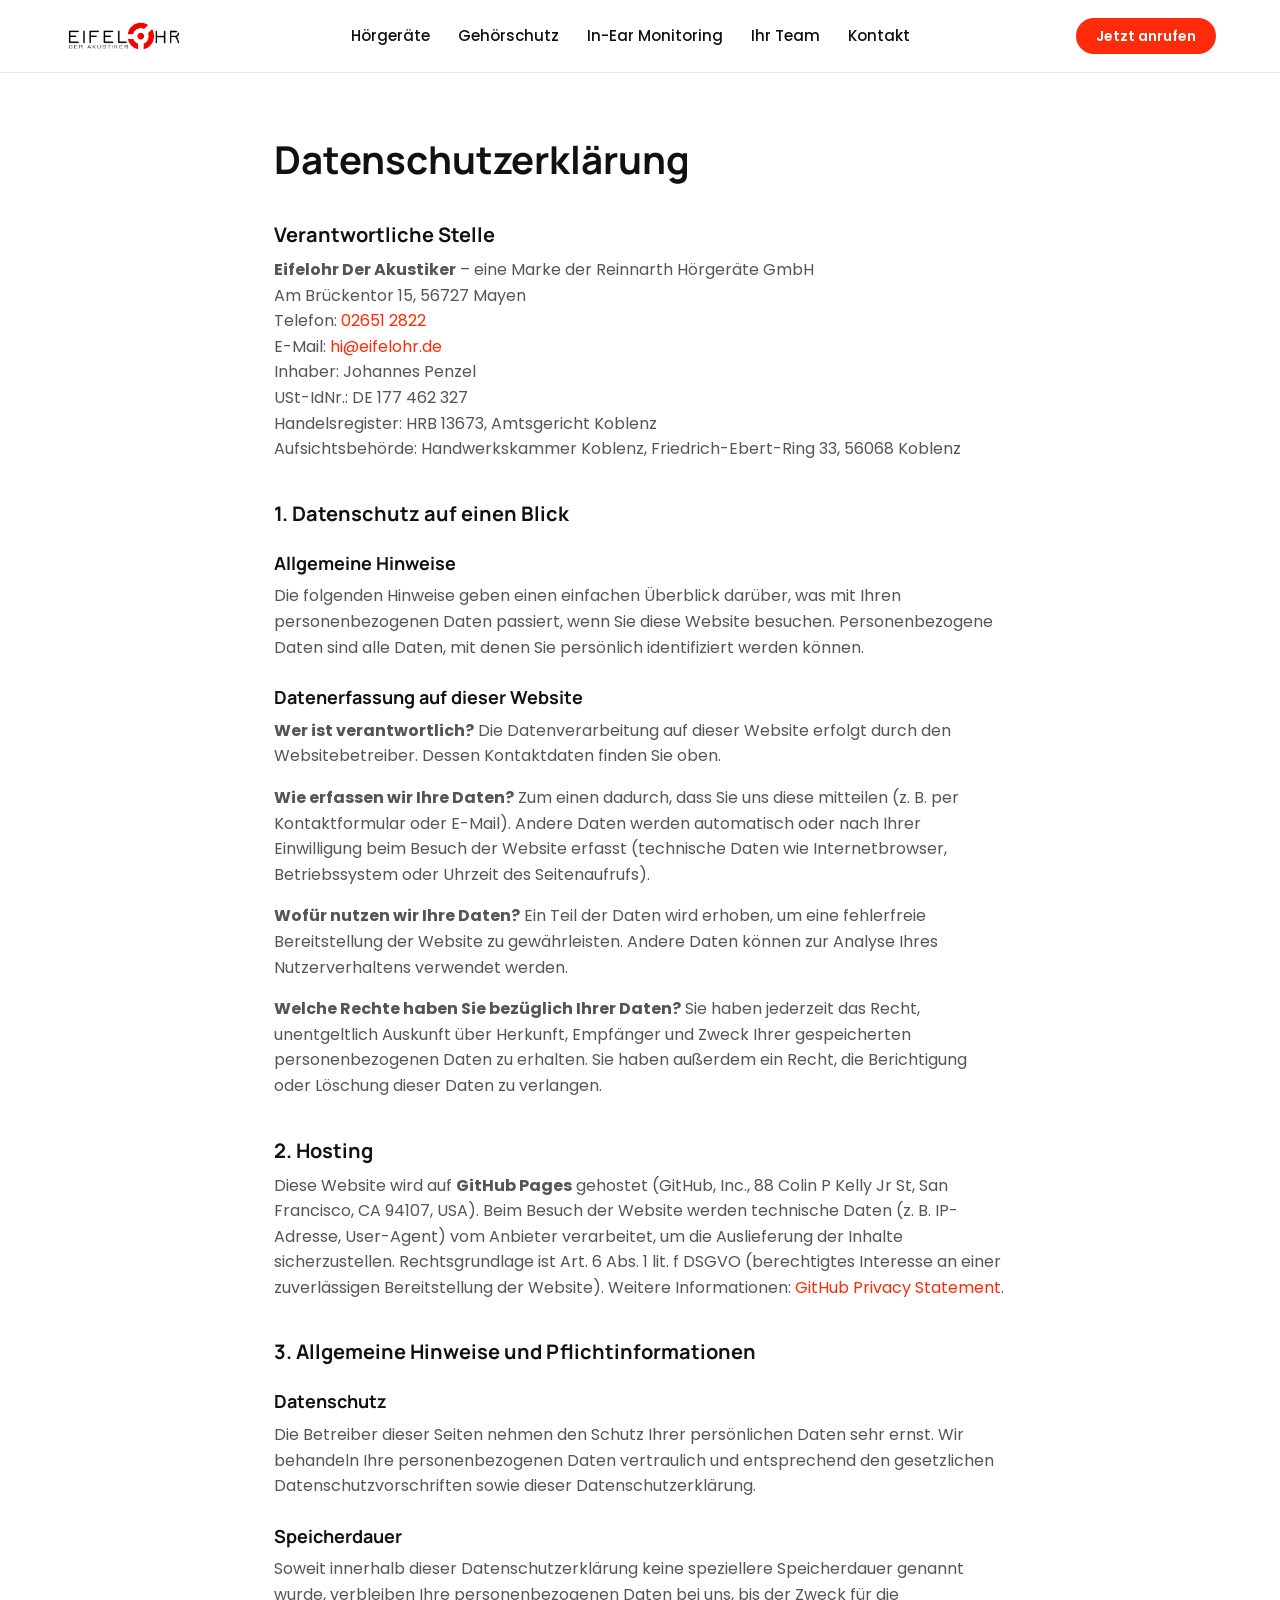
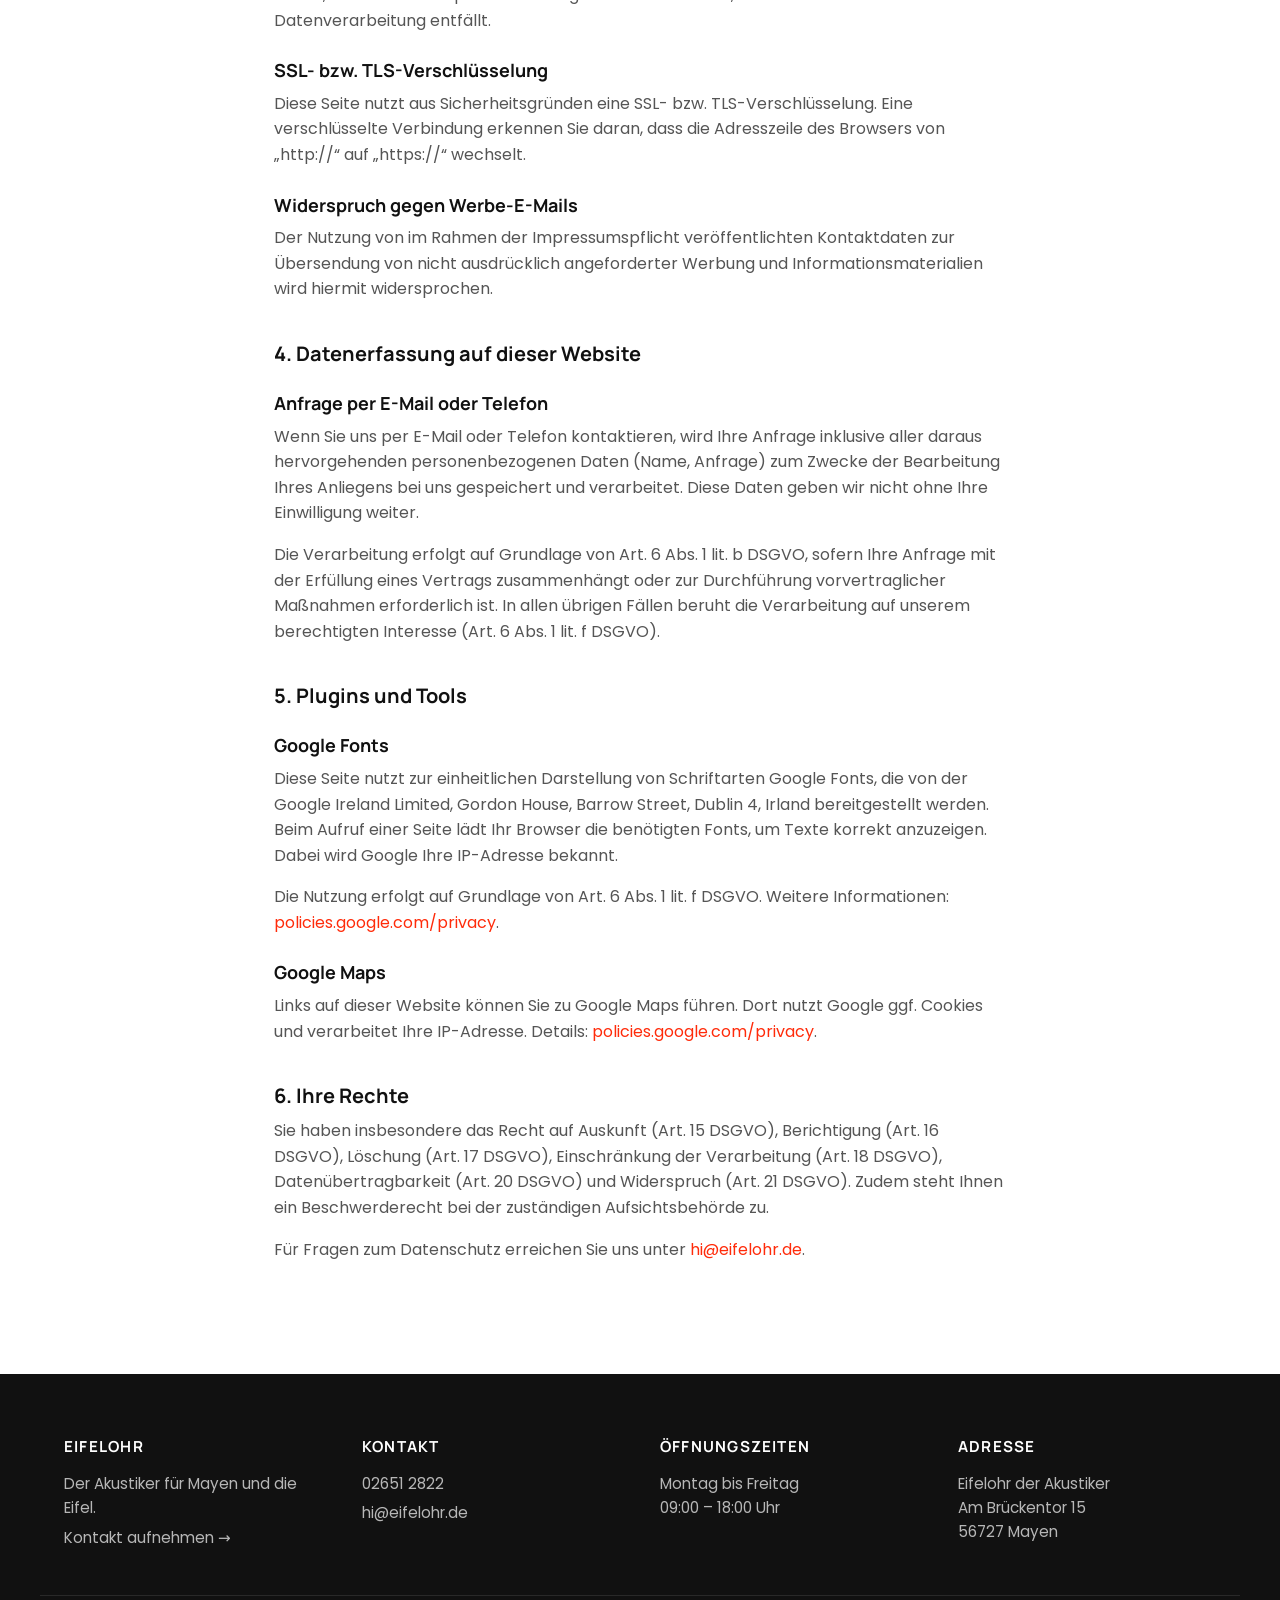
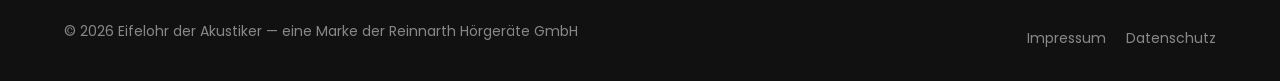
==== datenschutz.html @ 2695d0a3 "Add Unterseiten: Kostenübernahme, Kontakt, Impressum, Datenschutz Co-Authored-By: Claude Opus 4.7 (1" ====
<!DOCTYPE html>
<html lang="de">
<head>
<meta charset="UTF-8">
<meta name="viewport" content="width=device-width, initial-scale=1">
<title>Datenschutz — Eifelohr der Akustiker</title>
<meta name="description" content="Datenschutzerklärung des Eifelohr – Informationen zur Verarbeitung Ihrer personenbezogenen Daten.">
<meta name="robots" content="noindex">
<link rel="icon" href="images/favicon.ico" type="image/x-icon">
<link rel="preconnect" href="https://fonts.googleapis.com">
<link rel="preconnect" href="https://fonts.gstatic.com" crossorigin>
<link rel="stylesheet" href="https://fonts.googleapis.com/css2?family=Manrope:wght@500;700&family=Poppins:wght@400;500;600;700&display=swap">
<link rel="stylesheet" href="styles.css">
</head>
<body>

<header class="site-header">
  <div class="container header-inner">
    <a href="index.html" class="logo-link"><img src="images/logo.png" alt="Eifelohr der Akustiker" class="logo"></a>
    <nav class="nav" aria-label="Hauptnavigation">
      <a href="hoergeraete.html">Hörgeräte</a>
      <a href="gehoerschutz.html">Gehörschutz</a>
      <a href="in-ear-monitoring.html">In-Ear Monitoring</a>
      <a href="ihr-team.html">Ihr Team</a>
      <a href="kontakt.html">Kontakt</a>
    </nav>
    <a href="tel:+4926512822" class="btn btn-primary btn-header">Jetzt anrufen</a>
    <button class="nav-toggle" aria-label="Menü öffnen" aria-expanded="false"><span></span><span></span><span></span></button>
  </div>
</header>

<main class="legal">
  <div class="container legal-content">
    <h1>Datenschutzerklärung</h1>

    <h2>Verantwortliche Stelle</h2>
    <p><strong>Eifelohr Der Akustiker</strong> – eine Marke der Reinnarth Hörgeräte GmbH<br>
    Am Brückentor 15, 56727 Mayen<br>
    Telefon: <a href="tel:+4926512822">02651&nbsp;2822</a><br>
    E-Mail: <a href="mailto:hi@eifelohr.de">hi@eifelohr.de</a><br>
    Inhaber: Johannes Penzel<br>
    USt-IdNr.: DE 177 462 327<br>
    Handelsregister: HRB 13673, Amtsgericht Koblenz<br>
    Aufsichtsbehörde: Handwerkskammer Koblenz, Friedrich-Ebert-Ring 33, 56068 Koblenz</p>

    <h2>1. Datenschutz auf einen Blick</h2>
    <h3>Allgemeine Hinweise</h3>
    <p>Die folgenden Hinweise geben einen einfachen Überblick darüber, was mit Ihren personenbezogenen Daten passiert, wenn Sie diese Website besuchen. Personenbezogene Daten sind alle Daten, mit denen Sie persönlich identifiziert werden können.</p>

    <h3>Datenerfassung auf dieser Website</h3>
    <p><strong>Wer ist verantwortlich?</strong> Die Datenverarbeitung auf dieser Website erfolgt durch den Websitebetreiber. Dessen Kontaktdaten finden Sie oben.</p>
    <p><strong>Wie erfassen wir Ihre Daten?</strong> Zum einen dadurch, dass Sie uns diese mitteilen (z.&nbsp;B. per Kontaktformular oder E-Mail). Andere Daten werden automatisch oder nach Ihrer Einwilligung beim Besuch der Website erfasst (technische Daten wie Internetbrowser, Betriebssystem oder Uhrzeit des Seitenaufrufs).</p>
    <p><strong>Wofür nutzen wir Ihre Daten?</strong> Ein Teil der Daten wird erhoben, um eine fehlerfreie Bereitstellung der Website zu gewährleisten. Andere Daten können zur Analyse Ihres Nutzerverhaltens verwendet werden.</p>
    <p><strong>Welche Rechte haben Sie bezüglich Ihrer Daten?</strong> Sie haben jederzeit das Recht, unentgeltlich Auskunft über Herkunft, Empfänger und Zweck Ihrer gespeicherten personenbezogenen Daten zu erhalten. Sie haben außerdem ein Recht, die Berichtigung oder Löschung dieser Daten zu verlangen.</p>

    <h2>2. Hosting</h2>
    <p>Diese Website wird auf <strong>GitHub Pages</strong> gehostet (GitHub, Inc., 88 Colin P Kelly Jr St, San Francisco, CA 94107, USA). Beim Besuch der Website werden technische Daten (z.&nbsp;B. IP-Adresse, User-Agent) vom Anbieter verarbeitet, um die Auslieferung der Inhalte sicherzustellen. Rechtsgrundlage ist Art.&nbsp;6 Abs.&nbsp;1 lit.&nbsp;f DSGVO (berechtigtes Interesse an einer zuverlässigen Bereitstellung der Website). Weitere Informationen: <a href="https://docs.github.com/en/site-policy/privacy-policies/github-general-privacy-statement" target="_blank" rel="noopener">GitHub Privacy Statement</a>.</p>

    <h2>3. Allgemeine Hinweise und Pflichtinformationen</h2>
    <h3>Datenschutz</h3>
    <p>Die Betreiber dieser Seiten nehmen den Schutz Ihrer persönlichen Daten sehr ernst. Wir behandeln Ihre personenbezogenen Daten vertraulich und entsprechend den gesetzlichen Datenschutzvorschriften sowie dieser Datenschutzerklärung.</p>

    <h3>Speicherdauer</h3>
    <p>Soweit innerhalb dieser Datenschutzerklärung keine speziellere Speicherdauer genannt wurde, verbleiben Ihre personenbezogenen Daten bei uns, bis der Zweck für die Datenverarbeitung entfällt.</p>

    <h3>SSL- bzw. TLS-Verschlüsselung</h3>
    <p>Diese Seite nutzt aus Sicherheitsgründen eine SSL- bzw. TLS-Verschlüsselung. Eine verschlüsselte Verbindung erkennen Sie daran, dass die Adresszeile des Browsers von „http://“ auf „https://“ wechselt.</p>

    <h3>Widerspruch gegen Werbe-E-Mails</h3>
    <p>Der Nutzung von im Rahmen der Impressumspflicht veröffentlichten Kontaktdaten zur Übersendung von nicht ausdrücklich angeforderter Werbung und Informationsmaterialien wird hiermit widersprochen.</p>

    <h2>4. Datenerfassung auf dieser Website</h2>
    <h3>Anfrage per E-Mail oder Telefon</h3>
    <p>Wenn Sie uns per E-Mail oder Telefon kontaktieren, wird Ihre Anfrage inklusive aller daraus hervorgehenden personenbezogenen Daten (Name, Anfrage) zum Zwecke der Bearbeitung Ihres Anliegens bei uns gespeichert und verarbeitet. Diese Daten geben wir nicht ohne Ihre Einwilligung weiter.</p>
    <p>Die Verarbeitung erfolgt auf Grundlage von Art.&nbsp;6 Abs.&nbsp;1 lit.&nbsp;b DSGVO, sofern Ihre Anfrage mit der Erfüllung eines Vertrags zusammenhängt oder zur Durchführung vorvertraglicher Maßnahmen erforderlich ist. In allen übrigen Fällen beruht die Verarbeitung auf unserem berechtigten Interesse (Art.&nbsp;6 Abs.&nbsp;1 lit.&nbsp;f DSGVO).</p>

    <h2>5. Plugins und Tools</h2>
    <h3>Google Fonts</h3>
    <p>Diese Seite nutzt zur einheitlichen Darstellung von Schriftarten Google Fonts, die von der Google Ireland Limited, Gordon House, Barrow Street, Dublin 4, Irland bereitgestellt werden. Beim Aufruf einer Seite lädt Ihr Browser die benötigten Fonts, um Texte korrekt anzuzeigen. Dabei wird Google Ihre IP-Adresse bekannt.</p>
    <p>Die Nutzung erfolgt auf Grundlage von Art.&nbsp;6 Abs.&nbsp;1 lit.&nbsp;f DSGVO. Weitere Informationen: <a href="https://policies.google.com/privacy?hl=de" target="_blank" rel="noopener">policies.google.com/privacy</a>.</p>

    <h3>Google Maps</h3>
    <p>Links auf dieser Website können Sie zu Google Maps führen. Dort nutzt Google ggf. Cookies und verarbeitet Ihre IP-Adresse. Details: <a href="https://policies.google.com/privacy?hl=de" target="_blank" rel="noopener">policies.google.com/privacy</a>.</p>

    <h2>6. Ihre Rechte</h2>
    <p>Sie haben insbesondere das Recht auf Auskunft (Art.&nbsp;15 DSGVO), Berichtigung (Art.&nbsp;16 DSGVO), Löschung (Art.&nbsp;17 DSGVO), Einschränkung der Verarbeitung (Art.&nbsp;18 DSGVO), Datenübertragbarkeit (Art.&nbsp;20 DSGVO) und Widerspruch (Art.&nbsp;21 DSGVO). Zudem steht Ihnen ein Beschwerderecht bei der zuständigen Aufsichtsbehörde zu.</p>
    <p>Für Fragen zum Datenschutz erreichen Sie uns unter <a href="mailto:hi@eifelohr.de">hi@eifelohr.de</a>.</p>
  </div>
</main>

<footer class="site-footer">
  <div class="container footer-inner">
    <div class="footer-col"><h4>Eifelohr</h4><p>Der Akustiker für Mayen und die Eifel.</p><p><a href="kontakt.html">Kontakt aufnehmen →</a></p></div>
    <div class="footer-col"><h4>Kontakt</h4><p><a href="tel:+4926512822">02651&nbsp;2822</a></p><p><a href="mailto:hi@eifelohr.de">hi@eifelohr.de</a></p></div>
    <div class="footer-col"><h4>Öffnungszeiten</h4><p>Montag bis Freitag
09:00 – 18:00 Uhr</p></div>
    <div class="footer-col"><h4>Adresse</h4><p>Eifelohr der Akustiker
Am Brückentor 15
56727 Mayen</p></div>
  </div>
  <div class="container footer-legal">
    <p>© <span id="year">2026</span> Eifelohr der Akustiker — eine Marke der Reinnarth Hörgeräte GmbH</p>
    <nav aria-label="Rechtliches"><a href="impressum.html">Impressum</a><a href="datenschutz.html">Datenschutz</a></nav>
  </div>
</footer>

<script>
  document.getElementById('year').textContent = new Date().getFullYear();
  document.querySelector('.nav-toggle')?.addEventListener('click', function(){ const o=document.body.classList.toggle('nav-open'); this.setAttribute('aria-expanded', o?'true':'false'); });
</script>

</body>
</html>
---- styles.css ----
/* =========================================================
   Eifelohr der Akustiker — clean HTML/CSS
   ========================================================= */

/* Reset & base ------------------------------------------- */
*,*::before,*::after{box-sizing:border-box}
html{-webkit-text-size-adjust:100%;scroll-behavior:smooth}
body{margin:0;font-family:"Poppins",system-ui,-apple-system,Segoe UI,Roboto,sans-serif;font-size:16px;line-height:1.6;color:#1a1a1a;background:#fff;-webkit-font-smoothing:antialiased}
img{max-width:100%;height:auto;display:block}
a{color:inherit;text-decoration:none}
a:hover{color:var(--primary)}
button{font:inherit;cursor:pointer;background:none;border:0;color:inherit}
ul{padding:0;margin:0;list-style:none}
h1,h2,h3,h4,h5{font-family:"Manrope",system-ui,sans-serif;font-weight:700;line-height:1.2;margin:0 0 .6em;color:#111}
p{margin:0 0 1em}

:root{
  --primary:#ff2b0a;
  --primary-hover:#e02208;
  --ink:#111;
  --muted:#555;
  --bg-soft:#f7f5f2;
  --bg-dark:#111;
  --border:#e6e4e0;
  --container:1200px;
  --shadow-sm:0 1px 2px rgba(0,0,0,.04);
  --shadow:0 8px 24px rgba(0,0,0,.08);
  --radius:12px;
}

/* Layout ------------------------------------------------- */
.container{width:100%;max-width:var(--container);margin:0 auto;padding:0 24px}
.section{padding:72px 0}
.section-dark{background:var(--bg-dark);color:#fff}
.section-dark h1,.section-dark h2,.section-dark h3,.section-dark h4{color:#fff}
.section-soft{background:var(--bg-soft)}

/* Buttons ----------------------------------------------- */
.btn{
  display:inline-flex;align-items:center;justify-content:center;gap:.5em;
  padding:14px 26px;border-radius:999px;font-weight:600;font-size:15px;
  line-height:1;white-space:nowrap;transition:background .15s ease,transform .15s ease,color .15s ease,border-color .15s ease;
}
.btn-primary{background:var(--primary);color:#fff}
.btn-primary:hover{background:var(--primary-hover);color:#fff}
.btn-outline{background:transparent;color:var(--ink);border:1.5px solid var(--ink)}
.btn-outline:hover{background:var(--ink);color:#fff}
.btn-outline.on-dark{color:#fff;border-color:#fff}
.btn-outline.on-dark:hover{background:#fff;color:var(--ink)}
.btn-lg{padding:18px 34px;font-size:16px}
.btn-sm{padding:10px 18px;font-size:14px}

/* Header ------------------------------------------------ */
.site-header{
  position:sticky;top:0;z-index:50;background:rgba(255,255,255,.92);
  backdrop-filter:saturate(180%) blur(10px);
  -webkit-backdrop-filter:saturate(180%) blur(10px);
  border-bottom:1px solid var(--border);
}
.header-inner{display:flex;align-items:center;justify-content:space-between;gap:24px;height:72px}
.logo-link{display:inline-flex;align-items:center;flex-shrink:0}
.logo{height:40px;width:auto}
.nav{display:flex;align-items:center;gap:28px}
.nav a{font-size:15px;font-weight:500;color:var(--ink);position:relative;padding:6px 0}
.nav a:hover{color:var(--primary)}
.nav a.active::after,
.nav a[aria-current="page"]::after{content:"";position:absolute;left:0;right:0;bottom:-2px;height:2px;background:var(--primary);border-radius:2px}
.btn-header{padding:11px 20px;font-size:14px}

.nav-toggle{display:none;width:44px;height:44px;padding:10px;border-radius:8px}
.nav-toggle span{display:block;width:22px;height:2px;background:var(--ink);border-radius:2px;margin:4px auto;transition:transform .2s ease,opacity .2s ease}

@media (max-width:880px){
  .nav{position:fixed;inset:72px 0 auto 0;background:#fff;flex-direction:column;align-items:stretch;gap:0;padding:16px 0;border-bottom:1px solid var(--border);box-shadow:var(--shadow);transform:translateY(-12px);opacity:0;pointer-events:none;transition:transform .2s ease,opacity .2s ease}
  .nav a{padding:14px 24px;border-bottom:1px solid var(--border)}
  .nav a:last-child{border-bottom:0}
  body.nav-open .nav{transform:none;opacity:1;pointer-events:auto}
  .nav-toggle{display:block}
  body.nav-open .nav-toggle span:nth-child(1){transform:translateY(6px) rotate(45deg)}
  body.nav-open .nav-toggle span:nth-child(2){opacity:0}
  body.nav-open .nav-toggle span:nth-child(3){transform:translateY(-6px) rotate(-45deg)}
  .btn-header{display:none}
}

/* Hero -------------------------------------------------- */
.hero{position:relative;min-height:78vh;display:flex;align-items:flex-end;justify-content:center;overflow:hidden;color:#fff;isolation:isolate}
.hero-image{position:absolute;inset:0;width:100%;height:100%;object-fit:cover;z-index:-2}
.hero::after{content:"";position:absolute;inset:0;background:linear-gradient(180deg,rgba(0,0,0,0) 40%,rgba(0,0,0,.65) 100%);z-index:-1}
.hero-overlay{width:100%;max-width:var(--container);margin:0 auto;padding:48px 24px;text-align:center}
.hero h1{font-size:clamp(2rem,5vw,3.5rem);margin-bottom:.25em;letter-spacing:-.01em;color:#fff}
.hero-sub{font-size:clamp(1rem,1.6vw,1.25rem);opacity:.92;margin-bottom:1.75em;font-weight:500}

/* Page hero (subpages) --------------------------------- */
.page-hero{padding:96px 0 48px;background:var(--bg-soft);text-align:center}
.page-hero h1{font-size:clamp(2rem,4vw,3rem);margin-bottom:.3em}
.page-hero .lead{font-size:1.125rem;color:var(--muted);max-width:720px;margin:0 auto}

/* Split section (image/text) --------------------------- */
.split{display:grid;grid-template-columns:1fr 1fr;gap:64px;align-items:center}
.split-media img{border-radius:var(--radius);width:100%;aspect-ratio:3/2;object-fit:cover}
.split-body h2{font-size:clamp(1.75rem,3vw,2.5rem);margin-bottom:.5em}
.split-body p{color:var(--muted);font-size:1.0625rem}
.split.reverse .split-media{order:2}
@media (max-width:800px){.split{grid-template-columns:1fr;gap:32px}.split.reverse .split-media{order:0}}

/* Dark banner ----------------------------------------- */
.banner{padding:64px 0;text-align:center}
.banner-dark{background:#111;color:#fff}
.banner-eyebrow{font-family:"Manrope",sans-serif;font-weight:500;color:#fff;opacity:.75;font-size:.95rem;text-transform:uppercase;letter-spacing:.12em;margin:0 0 .75rem}
.banner-text{font-family:"Manrope",sans-serif;font-size:clamp(1.25rem,2.2vw,1.75rem);color:#fff;margin:0;font-weight:500}
.banner-text strong{color:var(--primary);font-weight:700}

/* Address CTA ----------------------------------------- */
.section-address{padding:56px 0}
.address-block{text-align:center;max-width:520px;margin:0 auto;background:#fff;border:1px solid var(--border);border-radius:var(--radius);padding:40px 32px;box-shadow:var(--shadow-sm)}
.address-block h3{margin-bottom:.4em}
.address-block p{color:var(--muted);margin-bottom:1.5em;white-space:pre-line}

/* Services grid --------------------------------------- */
.services{display:grid;grid-template-columns:repeat(3,1fr);gap:32px}
@media (max-width:900px){.services{grid-template-columns:1fr;gap:24px;max-width:520px;margin:0 auto}}
.service-card{background:#fff;border:1px solid var(--border);border-radius:var(--radius);overflow:hidden;display:flex;flex-direction:column;box-shadow:var(--shadow-sm);transition:transform .2s ease,box-shadow .2s ease}
.service-card:hover{transform:translateY(-4px);box-shadow:var(--shadow)}
.service-card img{width:100%;aspect-ratio:4/3;object-fit:cover;background:#f1efeb}
.service-card h3{padding:24px 24px 0;font-size:1.5rem}
.service-card p{padding:0 24px;color:var(--muted);flex:1}
.service-card .btn{margin:0 24px 24px;align-self:flex-start}

/* Feature lists -------------------------------------- */
.section-features{padding:56px 0;background:var(--bg-soft)}
.features{max-width:640px;display:flex;flex-direction:column;align-items:center;text-align:left;gap:24px}
.section-features .container+.container{margin-top:40px}
.feature-list{display:grid;gap:12px;width:100%}
.feature-list li{padding-left:34px;position:relative;font-size:1.0625rem}
.feature-list li::before{
  content:"";position:absolute;left:0;top:.2em;width:22px;height:22px;border-radius:50%;
  background:var(--primary);
  background-image:url("data:image/svg+xml;utf8,<svg xmlns='http://www.w3.org/2000/svg' viewBox='0 0 24 24' fill='none' stroke='white' stroke-width='3' stroke-linecap='round' stroke-linejoin='round'><polyline points='20 6 9 17 4 12'/></svg>");
  background-repeat:no-repeat;background-position:center;background-size:14px;
}
.features-cta{align-self:center}

/* Claim / Anfahrt -------------------------------------- */
.claim{position:relative;padding:0;color:#fff;min-height:520px;display:flex;align-items:center;overflow:hidden;isolation:isolate}
.claim-media{position:absolute;inset:0;z-index:-2}
.claim-media img{width:100%;height:100%;object-fit:cover}
.claim::after{content:"";position:absolute;inset:0;background:linear-gradient(90deg,rgba(0,0,0,.75) 0%,rgba(0,0,0,.35) 70%,rgba(0,0,0,.2) 100%);z-index:-1}
.claim-body{padding:80px 24px;max-width:var(--container)}
.claim-body h2{color:#fff;font-size:clamp(1.75rem,3vw,2.5rem);margin-bottom:.4em}
.claim-body h2 .accent{color:var(--primary)}
.claim-body h3{color:#fff;opacity:.9;font-weight:500;margin-bottom:.2em}
.claim-body p{color:#fff;opacity:.85}
.claim-actions{display:flex;gap:12px;flex-wrap:wrap;margin-top:24px}

/* Product list (Gehörschutz / In-Ear) ------------------ */
.product-row{display:grid;grid-template-columns:minmax(0,1fr) minmax(0,1fr);gap:56px;align-items:center;padding:56px 0;border-top:1px solid var(--border)}
.product-row:first-of-type{border-top:0}
.product-row.reverse .product-media{order:2}
@media (max-width:800px){.product-row{grid-template-columns:1fr;gap:24px;padding:40px 0}.product-row.reverse .product-media{order:0}}
.product-media img{border-radius:var(--radius);width:100%;aspect-ratio:4/3;object-fit:cover;background:#f1efeb}
.product-body h3{font-size:1.75rem;margin-bottom:.25em}
.product-body .tagline{color:var(--muted);font-size:1.0625rem;margin-bottom:1.25em}
.product-body h4{font-size:.85rem;text-transform:uppercase;letter-spacing:.12em;color:var(--muted);font-weight:700;margin:1.25em 0 .6em}
.product-body ul{display:grid;gap:8px;margin-bottom:1em}
.product-body li{position:relative;padding-left:22px;font-size:.975rem}
.product-body li::before{content:"+";position:absolute;left:0;top:0;color:var(--primary);font-weight:700}
.product-body .tags{display:flex;flex-wrap:wrap;gap:6px;margin-bottom:1.25em}
.product-body .tag{background:var(--bg-soft);border:1px solid var(--border);padding:5px 12px;border-radius:999px;font-size:.825rem;color:var(--muted)}
.price-tag{display:inline-block;background:var(--primary);color:#fff;padding:8px 16px;border-radius:999px;font-family:"Manrope",sans-serif;font-weight:700;font-size:1rem;margin-top:.5em}

/* Team -------------------------------------------------- */
.team-grid{display:grid;grid-template-columns:repeat(3,1fr);gap:32px}
@media (max-width:900px){.team-grid{grid-template-columns:1fr;max-width:440px;margin:0 auto}}
.team-card{text-align:center}
.team-card img{width:100%;aspect-ratio:1;object-fit:cover;border-radius:var(--radius);margin-bottom:16px}
.team-card h3{margin-bottom:.4em;font-size:1.375rem}
.team-card p{color:var(--muted);font-size:.975rem}

.quote{max-width:820px;margin:80px auto 0;text-align:center;font-family:"Manrope",sans-serif;font-size:clamp(1.25rem,2vw,1.625rem);line-height:1.4;color:var(--ink);font-style:italic}
.quote::before,.quote::after{color:var(--primary);font-weight:700;font-style:normal}
.quote::before{content:"„"}
.quote::after{content:"\"\""}

/* Info / contact columns ------------------------------ */
.info-grid{display:grid;grid-template-columns:repeat(3,1fr);gap:32px}
@media (max-width:800px){.info-grid{grid-template-columns:1fr;gap:24px}}
.info-card{background:#fff;border:1px solid var(--border);border-radius:var(--radius);padding:28px 28px;box-shadow:var(--shadow-sm)}
.info-card h3{margin-bottom:.75em;font-size:1.25rem}
.info-card p,.info-card li{color:var(--muted);margin:0 0 .4em;white-space:pre-line}
.info-card a{color:var(--ink);font-weight:500}
.info-card a:hover{color:var(--primary)}
.info-card ul{display:grid;gap:6px}

/* Legal pages ----------------------------------------- */
.legal{padding:64px 0 96px}
.legal-content{max-width:780px;margin:0 auto}
.legal h1{font-size:clamp(1.75rem,3vw,2.5rem);margin-bottom:1em}
.legal h2{font-size:1.25rem;margin:2em 0 .5em}
.legal h3{font-size:1.125rem;margin:1.5em 0 .5em}
.legal p{color:var(--muted)}
.legal a{color:var(--primary)}
.legal a:hover{text-decoration:underline}

/* Footer ---------------------------------------------- */
.site-footer{background:#111;color:#eaeaea;padding:64px 0 24px;margin-top:0}
.footer-inner{display:grid;grid-template-columns:repeat(4,1fr);gap:40px;margin-bottom:40px}
@media (max-width:800px){.footer-inner{grid-template-columns:repeat(2,1fr);gap:32px}}
@media (max-width:480px){.footer-inner{grid-template-columns:1fr}}
.footer-col h4{color:#fff;font-size:.95rem;margin-bottom:1em;text-transform:uppercase;letter-spacing:.08em}
.footer-col p,.footer-col a{color:#b7b7b7;font-size:.95rem;margin:0 0 .35em;white-space:pre-line}
.footer-col a:hover{color:#fff}
.footer-legal{display:flex;justify-content:space-between;align-items:center;gap:16px;padding-top:24px;border-top:1px solid rgba(255,255,255,.1);font-size:.875rem;color:#888;flex-wrap:wrap}
.footer-legal nav{display:flex;gap:20px}
.footer-legal a:hover{color:#fff}

/* Utility --------------------------------------------- */
.text-center{text-align:center}
.mt-0{margin-top:0}
.mb-0{margin-bottom:0}
.section-title{text-align:center;margin-bottom:48px}
.section-title h2{font-size:clamp(1.75rem,3vw,2.5rem);margin-bottom:.3em}
.section-title p{color:var(--muted);max-width:640px;margin:0 auto}
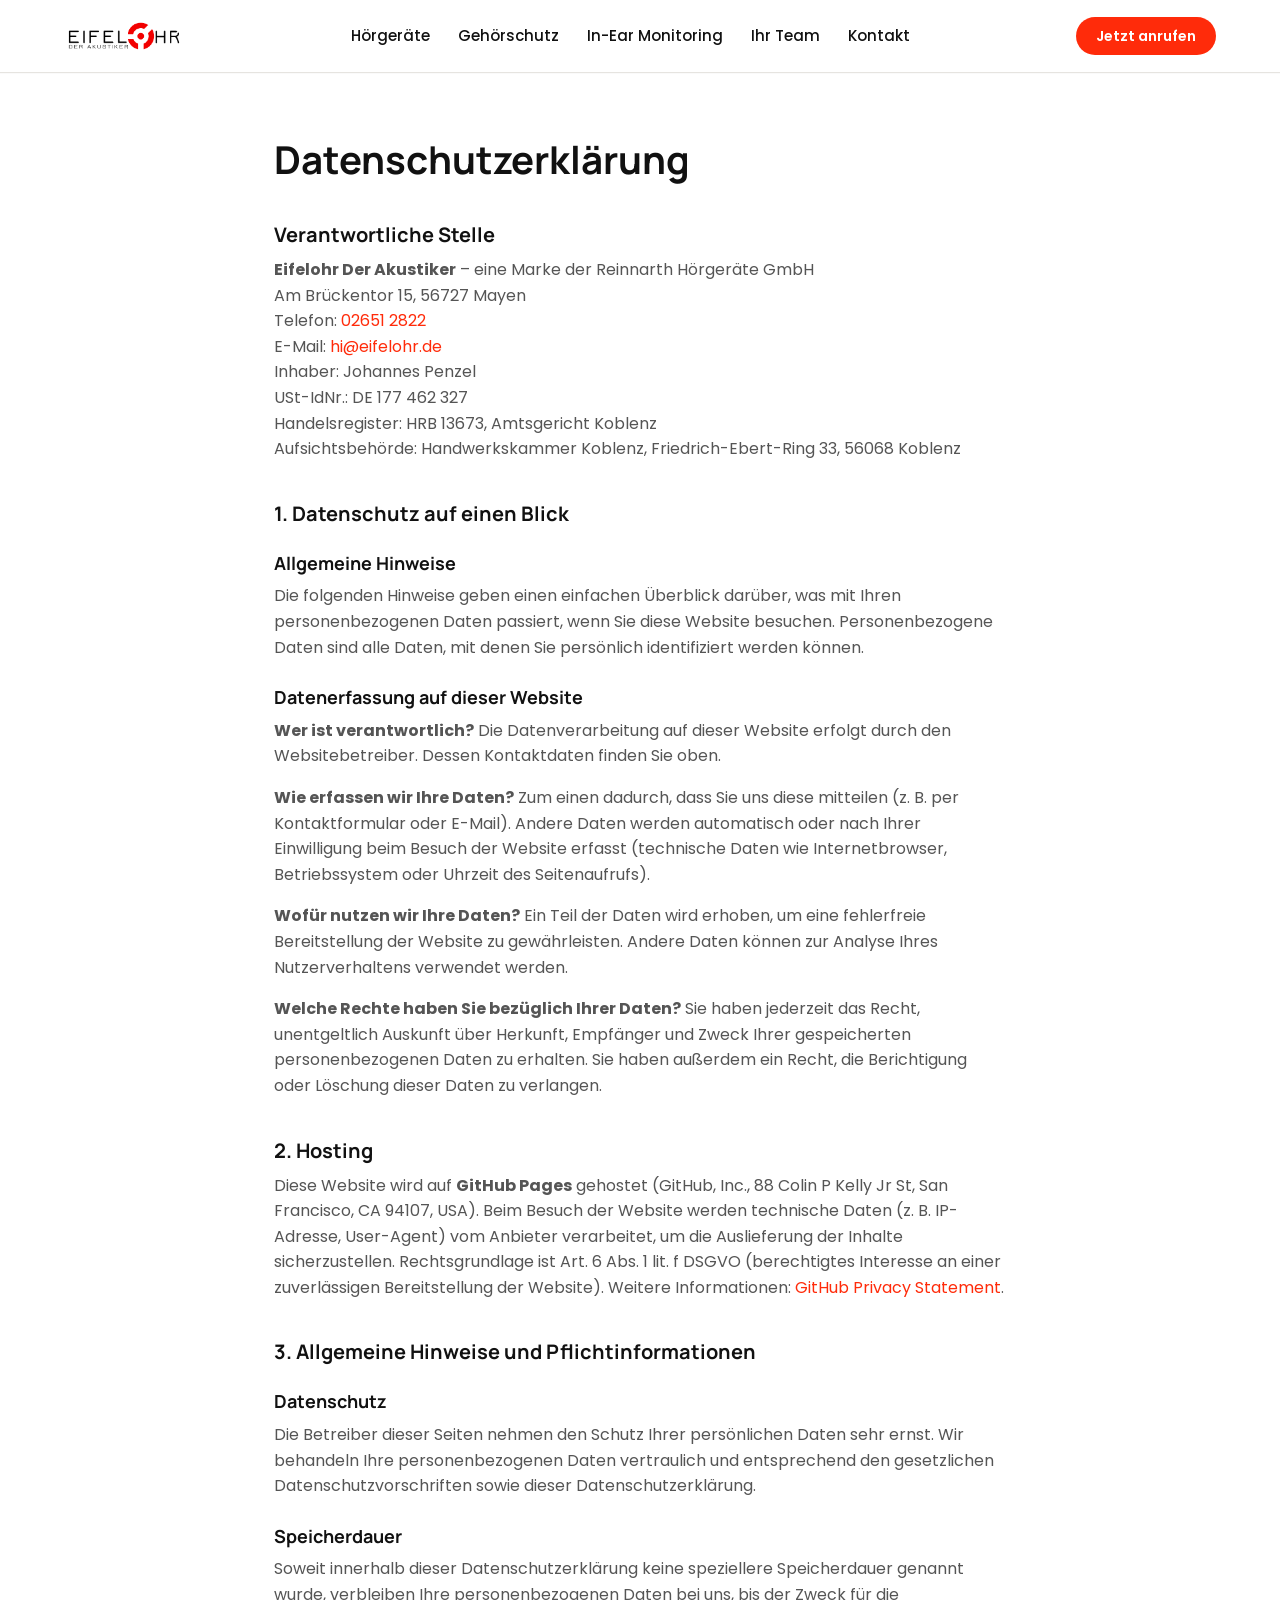
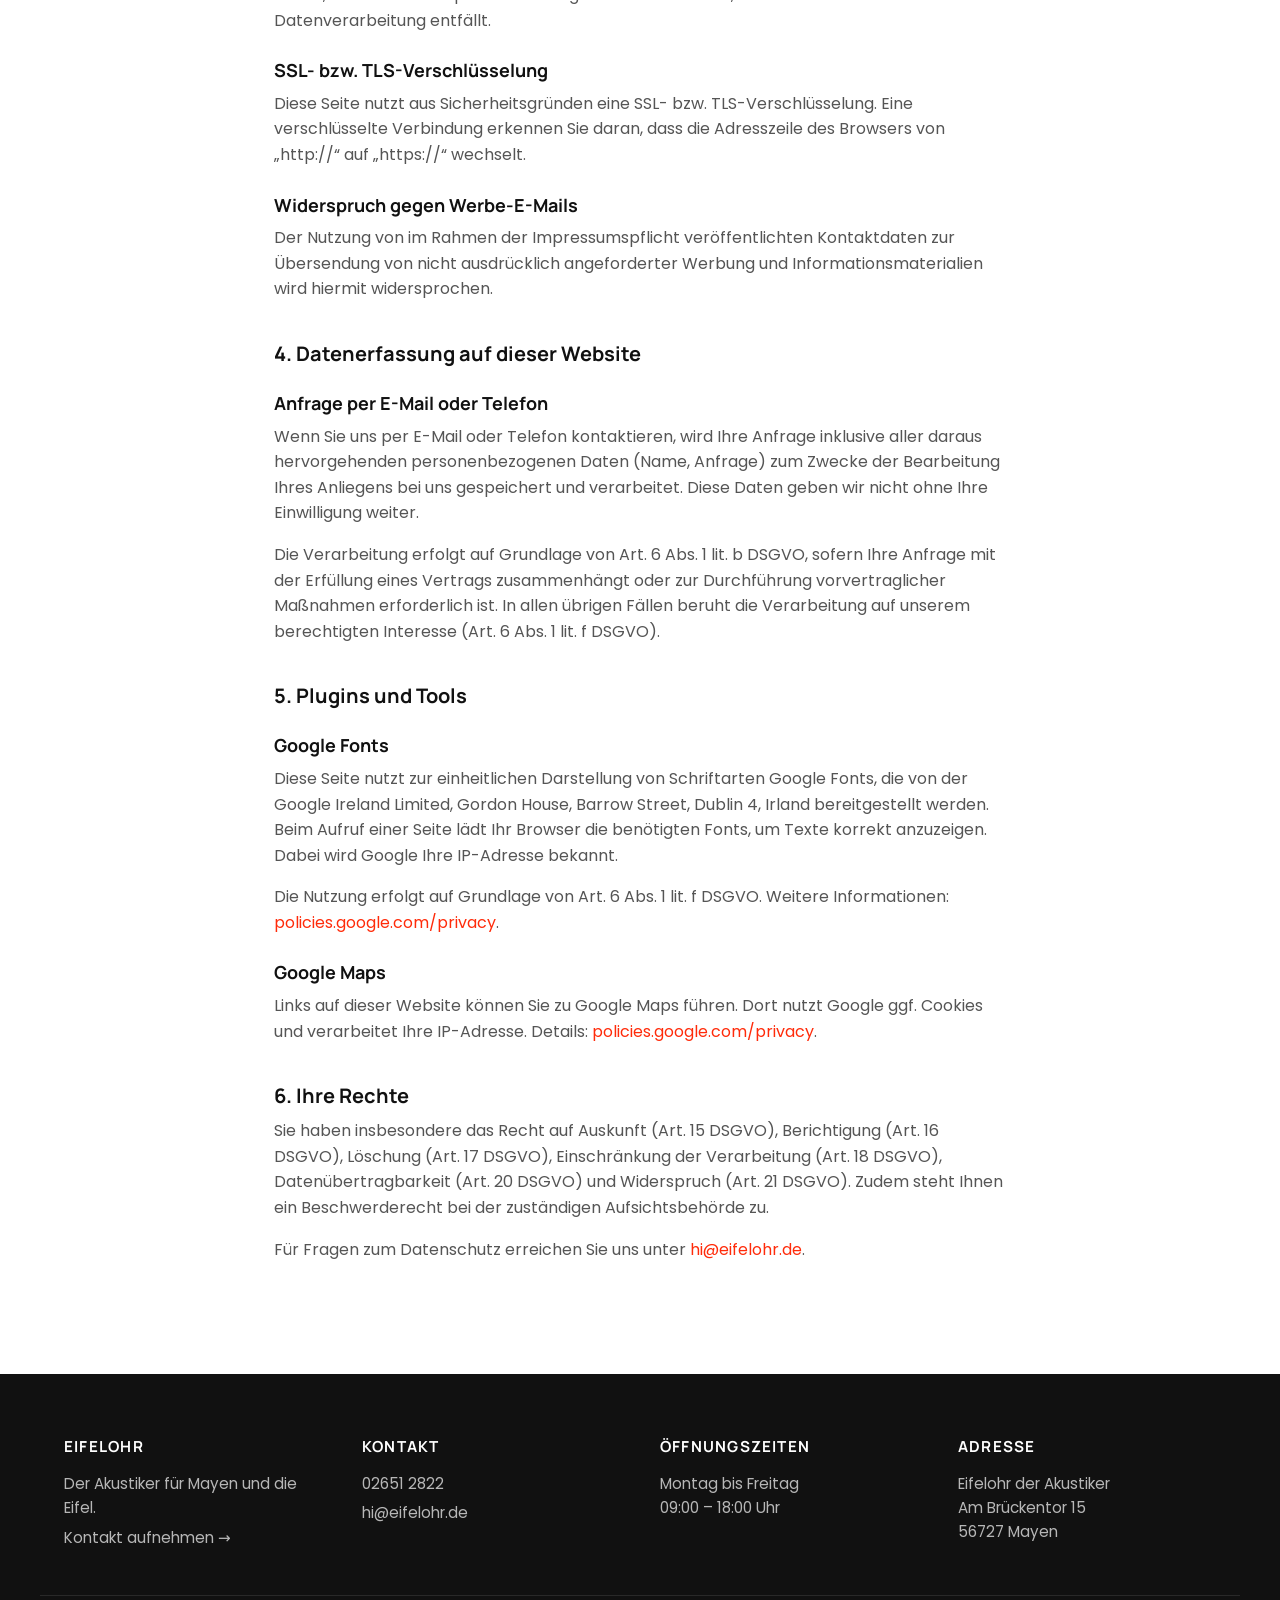
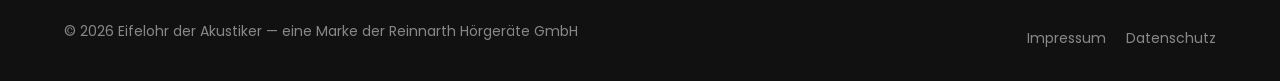
==== commit 8b6fc21c: "Polish: OG-Card, JSON-LD LocalBusiness, sitemap/robots, Mobile-Fixes - OG + Twitter Meta auf alle Se" ====
--- a/datenschutz.html
+++ b/datenschutz.html
@@ -7,6 +7,22 @@
 <meta name="description" content="Datenschutzerklärung des Eifelohr – Informationen zur Verarbeitung Ihrer personenbezogenen Daten.">
 <meta name="robots" content="noindex">
 <link rel="icon" href="images/favicon.ico" type="image/x-icon">
+<link rel="apple-touch-icon" href="images/logo.png">
+<meta name="theme-color" content="#ff2b0a">
+<link rel="canonical" href="https://www.eifelohr.de/datenschutz.html">
+<meta property="og:site_name" content="Eifelohr der Akustiker">
+<meta property="og:type" content="website">
+<meta property="og:locale" content="de_DE">
+<meta property="og:url" content="https://www.eifelohr.de/datenschutz.html">
+<meta property="og:title" content="Datenschutz – Eifelohr der Akustiker">
+<meta property="og:description" content="Datenschutzerklärung des Eifelohr – Hinweise zur Verarbeitung Ihrer personenbezogenen Daten.">
+<meta property="og:image" content="https://www.eifelohr.de/images/og-cover.jpg">
+<meta property="og:image:width" content="1200">
+<meta property="og:image:height" content="630">
+<meta name="twitter:card" content="summary_large_image">
+<meta name="twitter:title" content="Datenschutz – Eifelohr der Akustiker">
+<meta name="twitter:description" content="Datenschutzerklärung des Eifelohr – Hinweise zur Verarbeitung Ihrer personenbezogenen Daten.">
+<meta name="twitter:image" content="https://www.eifelohr.de/images/og-cover.jpg">
 <link rel="preconnect" href="https://fonts.googleapis.com">
 <link rel="preconnect" href="https://fonts.gstatic.com" crossorigin>
 <link rel="stylesheet" href="https://fonts.googleapis.com/css2?family=Manrope:wght@500;700&family=Poppins:wght@400;500;600;700&display=swap">
@@ -104,6 +120,30 @@
   </div>
 </footer>
 
+<!-- Formbricks (deaktiviert bis ENV_ID gesetzt ist) -->
+<script>
+  window.formbricksConfig = {
+    // Tragen Sie hier Ihre Werte ein, um Formbricks zu aktivieren:
+    environmentId: "",          // z.B. "cl..." aus Formbricks Dashboard
+    apiHost: "https://app.formbricks.com"  // self-hosted: eigene URL
+  };
+  (function () {
+    if (!window.formbricksConfig.environmentId) return;
+    var s = document.createElement("script");
+    s.type = "module";
+    s.src = window.formbricksConfig.apiHost + "/js/formbricks.umd.cjs";
+    s.onload = function () {
+      if (window.formbricks) {
+        window.formbricks.init({
+          environmentId: window.formbricksConfig.environmentId,
+          apiHost: window.formbricksConfig.apiHost
+        });
+      }
+    };
+    document.head.appendChild(s);
+  })();
+</script>
+
 <script>
   document.getElementById('year').textContent = new Date().getFullYear();
   document.querySelector('.nav-toggle')?.addEventListener('click', function(){ const o=document.body.classList.toggle('nav-open'); this.setAttribute('aria-expanded', o?'true':'false'); });
--- a/styles.css
+++ b/styles.css
@@ -39,7 +39,8 @@
 .btn{
   display:inline-flex;align-items:center;justify-content:center;gap:.5em;
   padding:14px 26px;border-radius:999px;font-weight:600;font-size:15px;
-  line-height:1;white-space:nowrap;transition:background .15s ease,transform .15s ease,color .15s ease,border-color .15s ease;
+  line-height:1.2;white-space:normal;text-align:center;max-width:100%;
+  transition:background .15s ease,transform .15s ease,color .15s ease,border-color .15s ease;
 }
 .btn-primary{background:var(--primary);color:#fff}
 .btn-primary:hover{background:var(--primary-hover);color:#fff}
@@ -52,10 +53,9 @@
 
 /* Header ------------------------------------------------ */
 .site-header{
-  position:sticky;top:0;z-index:50;background:rgba(255,255,255,.92);
-  backdrop-filter:saturate(180%) blur(10px);
-  -webkit-backdrop-filter:saturate(180%) blur(10px);
+  position:sticky;top:0;z-index:50;background:#fff;
   border-bottom:1px solid var(--border);
+  box-shadow:0 1px 0 rgba(0,0,0,.02);
 }
 .header-inner{display:flex;align-items:center;justify-content:space-between;gap:24px;height:72px}
 .logo-link{display:inline-flex;align-items:center;flex-shrink:0}
@@ -87,12 +87,18 @@
 .hero-image{position:absolute;inset:0;width:100%;height:100%;object-fit:cover;z-index:-2}
 .hero::after{content:"";position:absolute;inset:0;background:linear-gradient(180deg,rgba(0,0,0,0) 40%,rgba(0,0,0,.65) 100%);z-index:-1}
 .hero-overlay{width:100%;max-width:var(--container);margin:0 auto;padding:48px 24px;text-align:center}
+@media (max-width:600px){
+  .hero{min-height:70vh}
+  .hero-overlay{padding:32px 20px}
+  .hero-overlay .btn-lg{width:100%;padding:16px 20px;font-size:15px}
+  .btn-lg{padding:16px 24px;font-size:15px}
+}
 .hero h1{font-size:clamp(2rem,5vw,3.5rem);margin-bottom:.25em;letter-spacing:-.01em;color:#fff}
 .hero-sub{font-size:clamp(1rem,1.6vw,1.25rem);opacity:.92;margin-bottom:1.75em;font-weight:500}
 
 /* Page hero (subpages) --------------------------------- */
-.page-hero{padding:96px 0 48px;background:var(--bg-soft);text-align:center}
-.page-hero h1{font-size:clamp(2rem,4vw,3rem);margin-bottom:.3em}
+.page-hero{padding:72px 0 56px;background:var(--bg-soft);text-align:center}
+.page-hero h1{font-size:clamp(1.75rem,3.4vw,2.75rem);margin-bottom:.4em;max-width:900px;margin-left:auto;margin-right:auto;line-height:1.15}
 .page-hero .lead{font-size:1.125rem;color:var(--muted);max-width:720px;margin:0 auto}
 
 /* Split section (image/text) --------------------------- */
@@ -121,7 +127,7 @@
 @media (max-width:900px){.services{grid-template-columns:1fr;gap:24px;max-width:520px;margin:0 auto}}
 .service-card{background:#fff;border:1px solid var(--border);border-radius:var(--radius);overflow:hidden;display:flex;flex-direction:column;box-shadow:var(--shadow-sm);transition:transform .2s ease,box-shadow .2s ease}
 .service-card:hover{transform:translateY(-4px);box-shadow:var(--shadow)}
-.service-card img{width:100%;aspect-ratio:4/3;object-fit:cover;background:#f1efeb}
+.service-card img{width:100%;aspect-ratio:4/3;object-fit:contain;background:#f7f5f2}
 .service-card h3{padding:24px 24px 0;font-size:1.5rem}
 .service-card p{padding:0 24px;color:var(--muted);flex:1}
 .service-card .btn{margin:0 24px 24px;align-self:flex-start}
@@ -157,7 +163,7 @@
 .product-row:first-of-type{border-top:0}
 .product-row.reverse .product-media{order:2}
 @media (max-width:800px){.product-row{grid-template-columns:1fr;gap:24px;padding:40px 0}.product-row.reverse .product-media{order:0}}
-.product-media img{border-radius:var(--radius);width:100%;aspect-ratio:4/3;object-fit:cover;background:#f1efeb}
+.product-media img{border-radius:var(--radius);width:100%;aspect-ratio:4/3;object-fit:contain;background:#f7f5f2}
 .product-body h3{font-size:1.75rem;margin-bottom:.25em}
 .product-body .tagline{color:var(--muted);font-size:1.0625rem;margin-bottom:1.25em}
 .product-body h4{font-size:.85rem;text-transform:uppercase;letter-spacing:.12em;color:var(--muted);font-weight:700;margin:1.25em 0 .6em}
@@ -179,7 +185,7 @@
 .quote{max-width:820px;margin:80px auto 0;text-align:center;font-family:"Manrope",sans-serif;font-size:clamp(1.25rem,2vw,1.625rem);line-height:1.4;color:var(--ink);font-style:italic}
 .quote::before,.quote::after{color:var(--primary);font-weight:700;font-style:normal}
 .quote::before{content:"„"}
-.quote::after{content:"\"\""}
+.quote::after{content:"\201C"}
 
 /* Info / contact columns ------------------------------ */
 .info-grid{display:grid;grid-template-columns:repeat(3,1fr);gap:32px}
